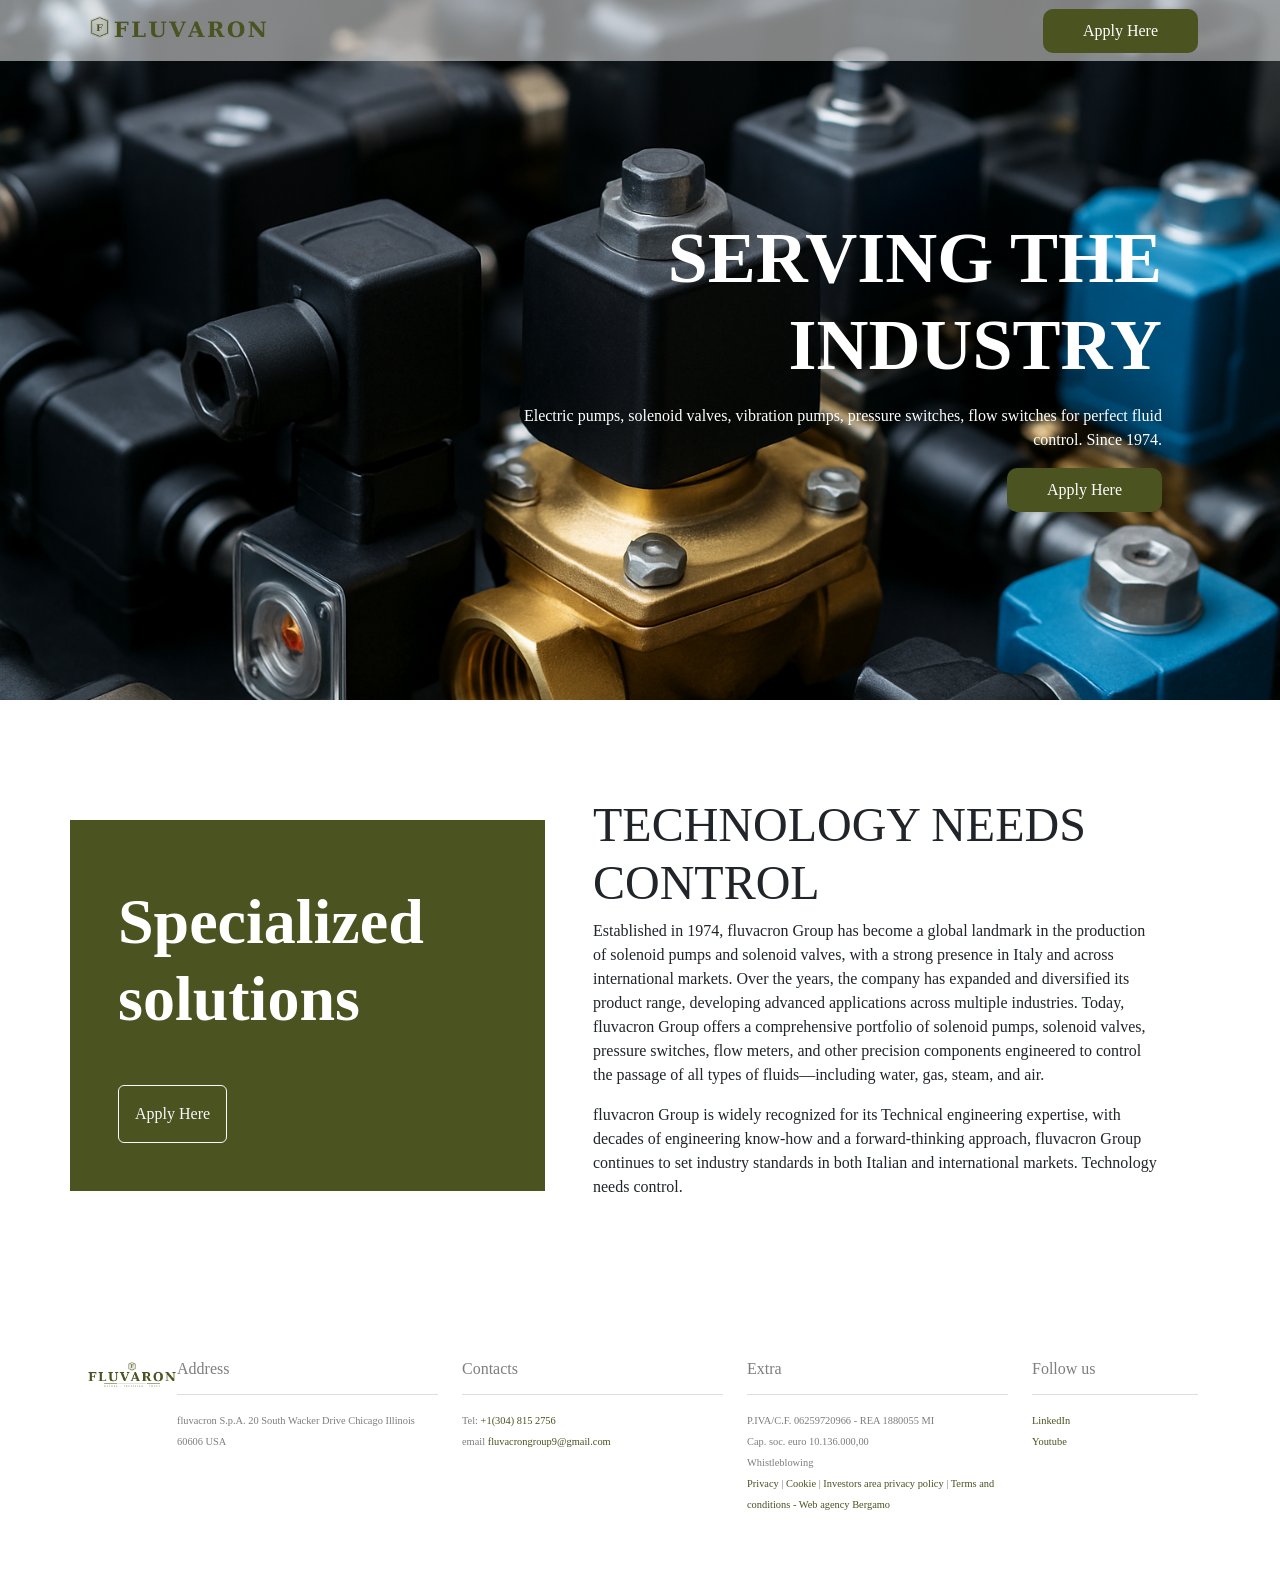
==== index.html @ 12b56b69 "first commit" ====
<!DOCTYPE html>
<html>

<head>
    <meta http-equiv="Content-Type" content="text/html; charset=UTF-8">
    <title>fluvacron | Solenoid Pump and Solenoid Valve | Trivolzio (Pavia).</title>
    <meta name="viewport" content="width=device-width, initial-scale=1">
    <meta hid="og-type" property="og:type" content="website">
    <meta hid="og-title" property="og:title" content="fluvacron | Solenoid Pump and Solenoid Valve | Trivolzio (Pavia).">
    <meta hid="og-desc" property="og:description" content="fluvacron produces solenoid pumps and solenoid valves: solenoid pumps, solenoid valves, pressure switches and flow meters for fluid control.">
    <meta hid="t-type" name="twitter:creator" content="@XRPLLabs">
    <meta hid="t-type" name="twitter:card" content="summary_large_image">
    <link href="https://cdn.jsdelivr.net/npm/bootstrap@5.3.2/dist/css/bootstrap.min.css" rel="stylesheet" integrity="sha384-T3c6CoIi6uLrA9TneNEoa7RxnatzjcDSCmG1MXxSR1GAsXEV/Dwwykc2MPK8M2HN" crossorigin="anonymous">
    
    <link href="landing.css" rel="stylesheet" />
    <link rel="icon" href="img/fluvaron_favicon.png" sizes="32x32">
    <!-- Latest version (3.x) -->
    <script src="https://ajax.googleapis.com/ajax/libs/jquery/3.6.0/jquery.min.js"></script>


</head>

<body>
    <nav class="navbar navbar-expand-lg fixed-top bg-tranparent">
        <div class="container-lg ">
            <a class="navbar-brand" href="./"><img src="/img/fluvaron_logo.png" width="200px" height="100%" /></a>
            <form class="d-flex" role="search">
                <a class="nav-link btn-main " style="border-radius: 10px;" href="form.html">Apply Here</a>
            </form>
        </div>
        </div>
    </nav>

    <section class="section-bg">
        <div class="container-lg">
            <div class="row align-items-center section1-row">
                <div class="col-lg-4 order-lg-first order-last mt-3">

                </div>
                <div class="col-lg-8 mt-3 py-lg-3 py-0 px-lg-5 px-1 text-lg-end text-center">
                    <h1 class="display-2 mt-3 mb-3 text-uppercase fw-bolder text-white">Serving the industry</h1>
                    <p class="mt3 mb-3 text-white sm-px-2">Electric pumps, solenoid valves, vibration pumps, pressure switches, flow switches for perfect fluid control. Since 1974.</p>

                    <a href="form.html">
                        <div class="btn btn-main " style="border-radius: 10px;" >Apply Here</div>
                    </a>
                </div>
            </div>
        </div>
    </section>

    <section class="pt-5 pb-5">
        <div class="container-lg">
            <div class="row align-items-center">
                <div class="col-lg-5  px-5 py-5" style="background: #4b5320;">
                    <h1 class="display-3 fw-bold  text-white mt-3 mb-5">
                        Specialized solutions 
                    </h1>
                    <a href="form.html" class="">
                        <div class="btn btn-outline-light p-3 ">Apply Here</div>
                    </a>

                </div>
                <div class="col-lg-7 py-5 px-5">
                    <h1 class="display-5 text-uppercase">Technology needs control</h1>
                    <p>
                        Established in 1974, fluvacron Group has become a global landmark in the production of solenoid pumps and solenoid valves, with a strong presence in Italy and across international markets.

                        Over the years, the company has expanded and diversified its product range, developing advanced applications across multiple industries. Today, fluvacron Group offers a comprehensive portfolio of solenoid pumps, solenoid valves, pressure switches, flow meters, and other precision components engineered to control the passage of all types of fluids—including water, gas, steam, and air.
                    </p>
                    <p></p>
                        fluvacron Group is widely recognized for its
                        Technical engineering expertise,
                        with decades of engineering know-how and a forward-thinking approach, fluvacron Group continues to set industry standards in both Italian and international markets.

                        Technology needs control.
                    </p>
                    

                </div>

            </div>
        </div>
    </section>

    <section class="pt-5 pb-5 footer">
        <div class="container-lg">

            <div class="row align-items-lg-start">
                <div class="col-lg-1 text-center">
                    <img src="img/fluva_logo.png" width="100px" height="110%" />
                </div>
                <div class="col-lg-3">
                    <h6>Address</h6>
                    <hr/>
                    <p>fluvacron S.p.A. 20 South Wacker Drive Chicago Illinois 60606 USA</p>
                </div>
                <div class="col-lg-3">
                    <h6>Contacts</h6>
                    <hr/>
                    <p>Tel: <a href="tel:+13048162756">+1(304) 815 2756</a> <br/> email <a href="mailto:fluvacrongroup01@gmail.com">fluvacrongroup9@gmail.com</a></p>
                </div>
                <div class="col-lg-3">
                    <h6>Extra</h6>
                    <hr/>
                    <p>P.IVA/C.F. 06259720966 - REA 1880055 MI <br/> Cap. soc. euro 10.136.000,00 <br/> Whistleblowing

                        <br/> <a href="javascript:void(0)">Privacy</a> | <a href="javascript:void(0)">Cookie</a> | <a href="javascript:void(0)">Investors area privacy policy</a> | <a href="javascript:void(0)">Terms and conditions - Web agency Bergamo</a></p>
                </div>
                <div class="col-lg-2">
                    <h6>Follow us</h6>
                    <hr/>
                    <p>
                        <a href="javascript:void(0)">LinkedIn</a> <br/>
                        <a href="javascript:void(0)">Youtube</a>

                    </p>
                </div>
            </div>
        </div>
    </section>

    <script src="./asset/js/jquery-3.4.1.min.js "></script>
    <script src="https://cdn.jsdelivr.net/npm/@popperjs/core@2.11.8/dist/umd/popper.min.js" integrity="sha384-I7E8VVD/ismYTF4hNIPjVp/Zjvgyol6VFvRkX/vR+Vc4jQkC+hVqc2pM8ODewa9r" crossorigin="anonymous"></script>
    <script src="https://cdn.jsdelivr.net/npm/bootstrap@5.3.2/dist/js/bootstrap.min.js" integrity="sha384-BBtl+eGJRgqQAUMxJ7pMwbEyER4l1g+O15P+16Ep7Q9Q+zqX6gSbd85u4mG4QzX+" crossorigin="anonymous"></script>
</body>

</html>
---- landing.css ----
/* * {
    font-family: 'Libre Franklin Thin Regular';
} */

@font-face {
    font-family: Montserrat;
    src: url(../font/montserrat.woff2);
    font-weight: 400;
}

@font-face {
    font-family: Montserrat;
    src: url(../font/montserrat.woff2);
    font-weight: bold;
}

* {
    font-family: Montserrat;
}

a {
    color: #4b5320;
    text-decoration: none;
}

.bg-tranparent {
    background: rgba(255, 255, 255, 0.5);
}

.btn-main {
    /* box-shadow: 0px 0px 0px 0px rgba(0, 0, 0, .1);
    clip-path: polygon(0 0, 100% 0, 90% 100%, 0 100%); */
    border-style: solid;
    border-top-width: 0;
    border-right-width: 0;
    border-left-width: 0;
    border-bottom-width: 0;
    color: #fff;
    border-color: #4b5320;
    background-color: #4B5320;
    padding: 10px;
    padding-right: 40px;
    padding-left: 40px;
    border-radius: 0px;
}

.btn-main:hover {
    background-color: #2a2e11;
    /* clip-path: polygon(10% 0%, 100% 0%, 90% 100%, 0% 100%); */
    color: #fff !important;
}

.section-bg {
    background: url('/img/bg-2.png') no-repeat;
    background-size: cover;
    min-height: 700px;
}

.section1-row {
    padding-top: 15%;
}

@media only screen and (max-width: 450px) {
    .section-bg {
        min-height: 600px;
    }
    .section1-row {
        padding-top: 50%;
    }
}

.footer {
    /* background: url('../img/Martec-footer.webp') no-repeat;
    background-size: cover; */
    color: #7f7d7d;
    background: #fff;
}

.footer p {
    font-size: 0.65em;
    line-height: 2em;
}
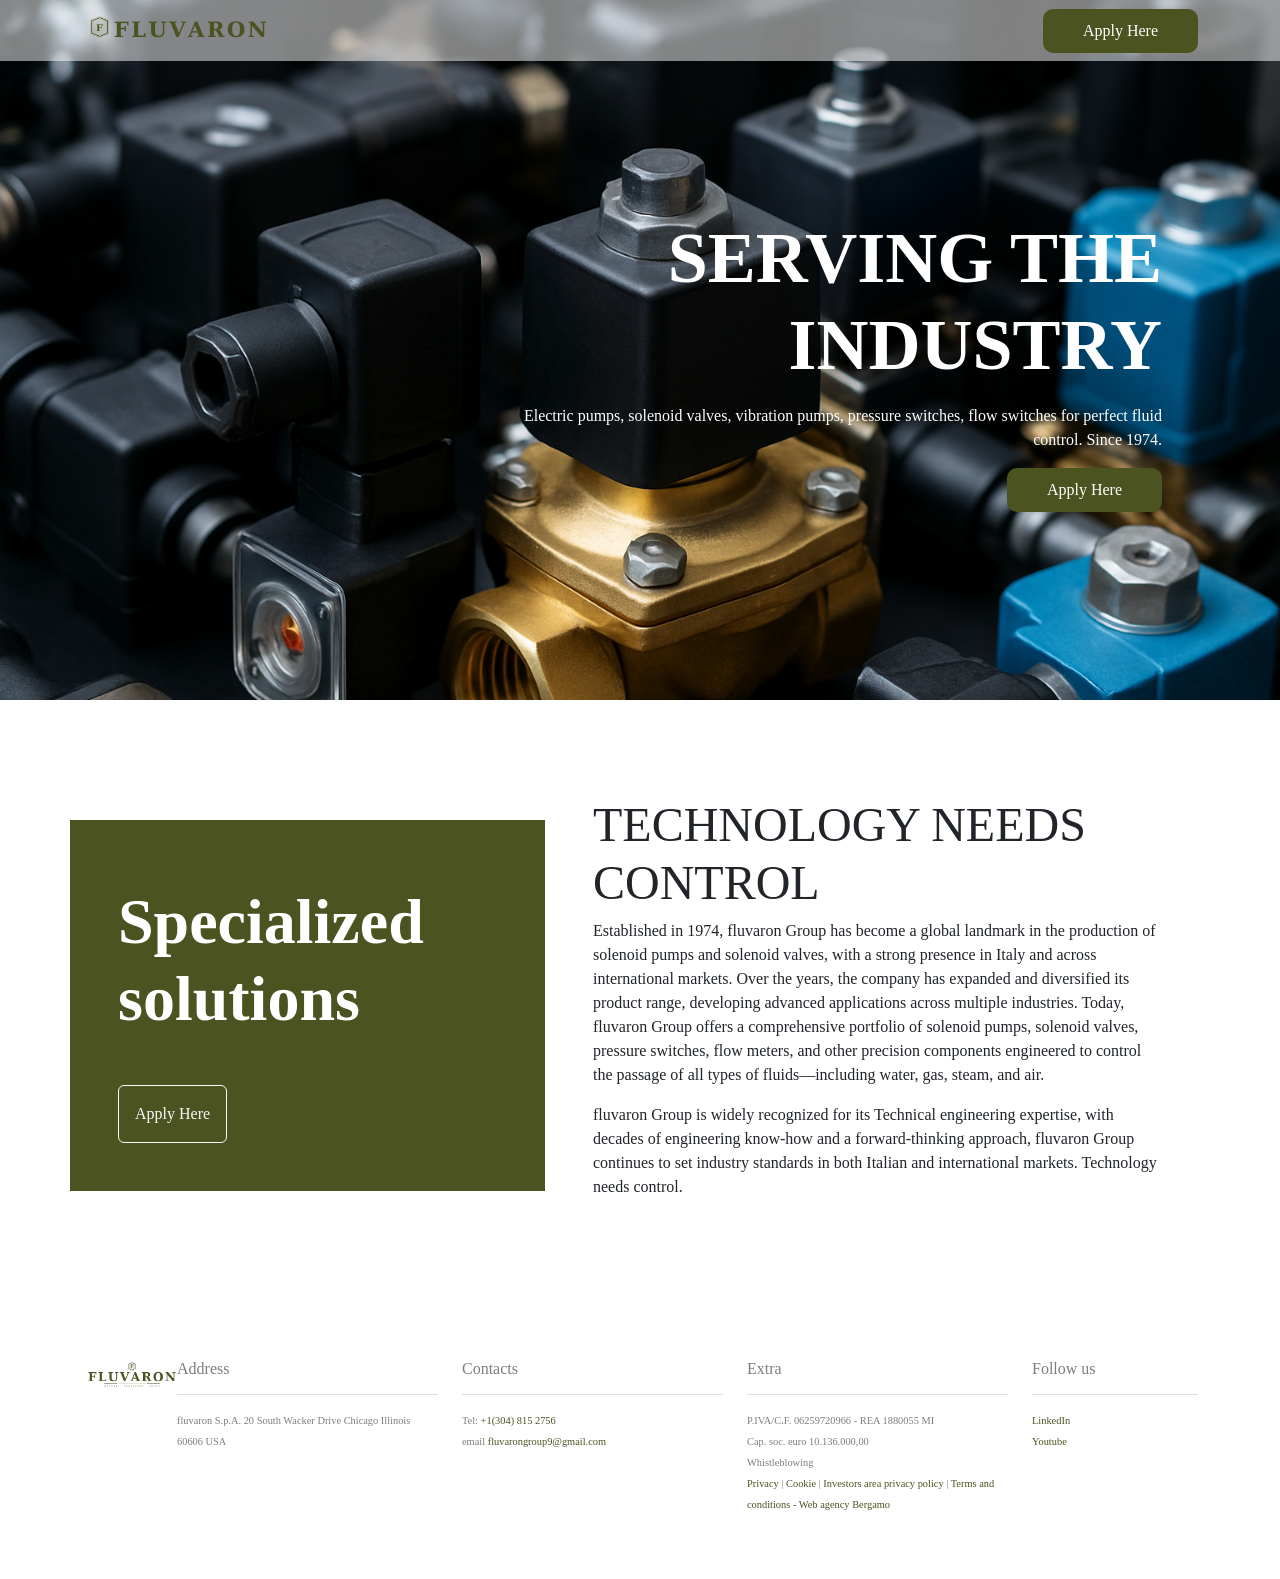
==== commit 19b281bc: "update form and index pages" ====
--- a/index.html
+++ b/index.html
@@ -4,11 +4,11 @@
 
 <head>
     <meta http-equiv="Content-Type" content="text/html; charset=UTF-8">
-    <title>fluvacron | Solenoid Pump and Solenoid Valve | Trivolzio (Pavia).</title>
+    <title>fluvaron | Solenoid Pump and Solenoid Valve | Trivolzio (Pavia).</title>
     <meta name="viewport" content="width=device-width, initial-scale=1">
     <meta hid="og-type" property="og:type" content="website">
-    <meta hid="og-title" property="og:title" content="fluvacron | Solenoid Pump and Solenoid Valve | Trivolzio (Pavia).">
-    <meta hid="og-desc" property="og:description" content="fluvacron produces solenoid pumps and solenoid valves: solenoid pumps, solenoid valves, pressure switches and flow meters for fluid control.">
+    <meta hid="og-title" property="og:title" content="fluvaron | Solenoid Pump and Solenoid Valve | Trivolzio (Pavia).">
+    <meta hid="og-desc" property="og:description" content="fluvaron produces solenoid pumps and solenoid valves: solenoid pumps, solenoid valves, pressure switches and flow meters for fluid control.">
     <meta hid="t-type" name="twitter:creator" content="@XRPLLabs">
     <meta hid="t-type" name="twitter:card" content="summary_large_image">
     <link href="https://cdn.jsdelivr.net/npm/bootstrap@5.3.2/dist/css/bootstrap.min.css" rel="stylesheet" integrity="sha384-T3c6CoIi6uLrA9TneNEoa7RxnatzjcDSCmG1MXxSR1GAsXEV/Dwwykc2MPK8M2HN" crossorigin="anonymous">
@@ -65,14 +65,14 @@
                 <div class="col-lg-7 py-5 px-5">
                     <h1 class="display-5 text-uppercase">Technology needs control</h1>
                     <p>
-                        Established in 1974, fluvacron Group has become a global landmark in the production of solenoid pumps and solenoid valves, with a strong presence in Italy and across international markets.
+                        Established in 1974, fluvaron Group has become a global landmark in the production of solenoid pumps and solenoid valves, with a strong presence in Italy and across international markets.
 
-                        Over the years, the company has expanded and diversified its product range, developing advanced applications across multiple industries. Today, fluvacron Group offers a comprehensive portfolio of solenoid pumps, solenoid valves, pressure switches, flow meters, and other precision components engineered to control the passage of all types of fluids—including water, gas, steam, and air.
+                        Over the years, the company has expanded and diversified its product range, developing advanced applications across multiple industries. Today, fluvaron Group offers a comprehensive portfolio of solenoid pumps, solenoid valves, pressure switches, flow meters, and other precision components engineered to control the passage of all types of fluids—including water, gas, steam, and air.
                     </p>
                     <p></p>
-                        fluvacron Group is widely recognized for its
+                        fluvaron Group is widely recognized for its
                         Technical engineering expertise,
-                        with decades of engineering know-how and a forward-thinking approach, fluvacron Group continues to set industry standards in both Italian and international markets.
+                        with decades of engineering know-how and a forward-thinking approach, fluvaron Group continues to set industry standards in both Italian and international markets.
 
                         Technology needs control.
                     </p>
@@ -94,12 +94,12 @@
                 <div class="col-lg-3">
                     <h6>Address</h6>
                     <hr/>
-                    <p>fluvacron S.p.A. 20 South Wacker Drive Chicago Illinois 60606 USA</p>
+                    <p>fluvaron S.p.A. 20 South Wacker Drive Chicago Illinois 60606 USA</p>
                 </div>
                 <div class="col-lg-3">
                     <h6>Contacts</h6>
                     <hr/>
-                    <p>Tel: <a href="tel:+13048162756">+1(304) 815 2756</a> <br/> email <a href="mailto:fluvacrongroup01@gmail.com">fluvacrongroup9@gmail.com</a></p>
+                    <p>Tel: <a href="tel:+13048162756">+1(304) 815 2756</a> <br/> email <a href="mailto:fluvarongroup01@gmail.com">fluvarongroup9@gmail.com</a></p>
                 </div>
                 <div class="col-lg-3">
                     <h6>Extra</h6>
